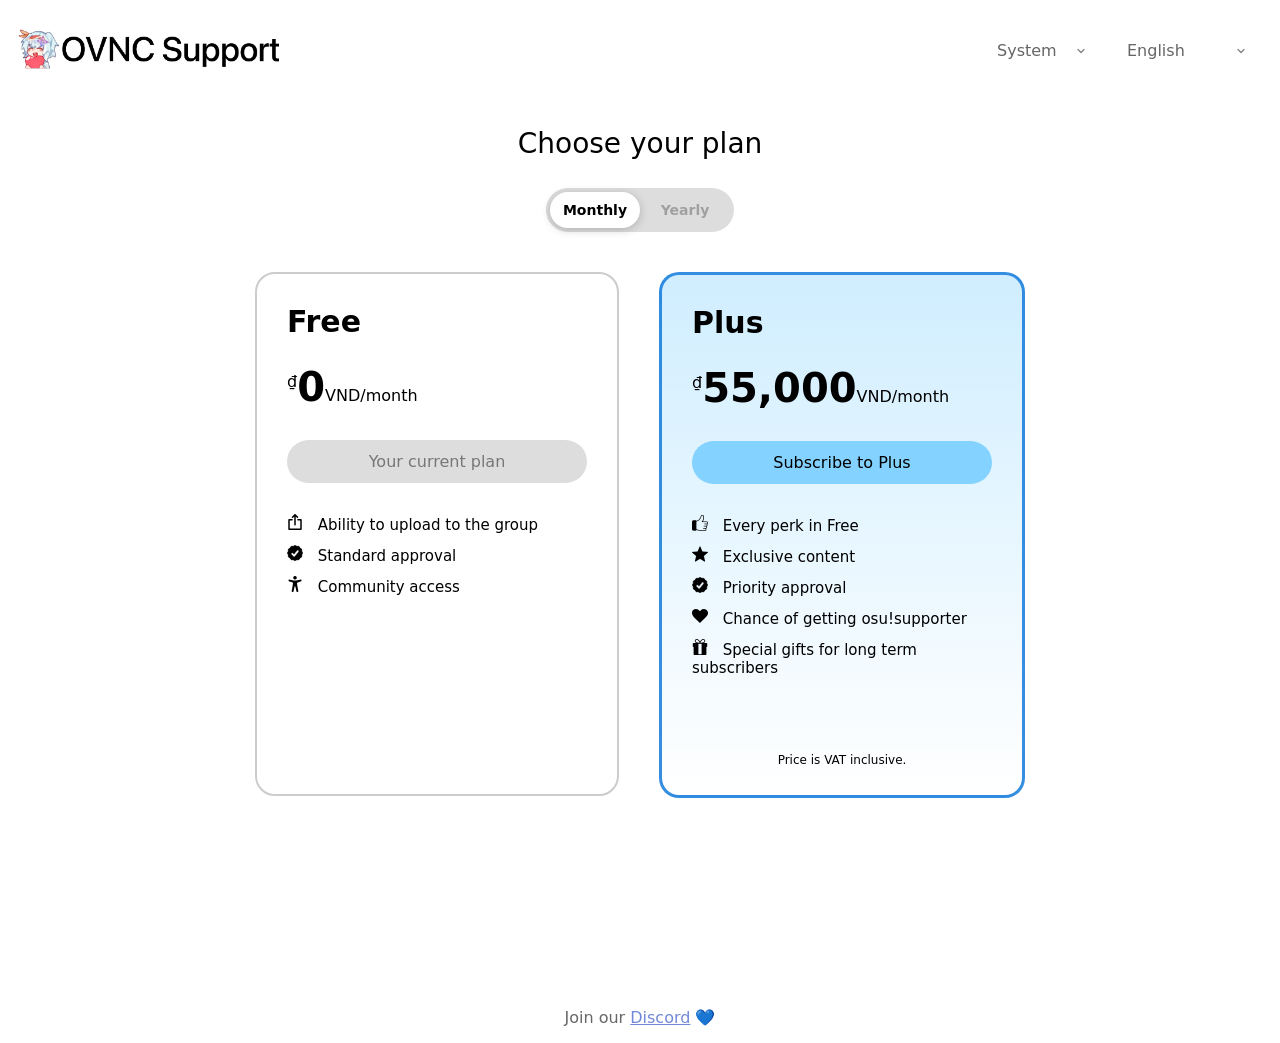
==== index.html @ 3ed85fc9 "bruh 2" ====
<!DOCTYPE html>
<html lang="en">
<head>
    <meta charset="UTF-8">
    <title>Redirecting...</title>
    <script>
        (function () {
            const lang = navigator.language || navigator.userLanguage;

            if (lang.startsWith("vi")) {
                window.location.href = "index-vi.html";
            } else if (lang.startsWith("en")) {
                window.location.href = "index-en.html";
            } else {
                window.location.href = "index-en.html";
            }
        })();
    </script>
</head>
</html>
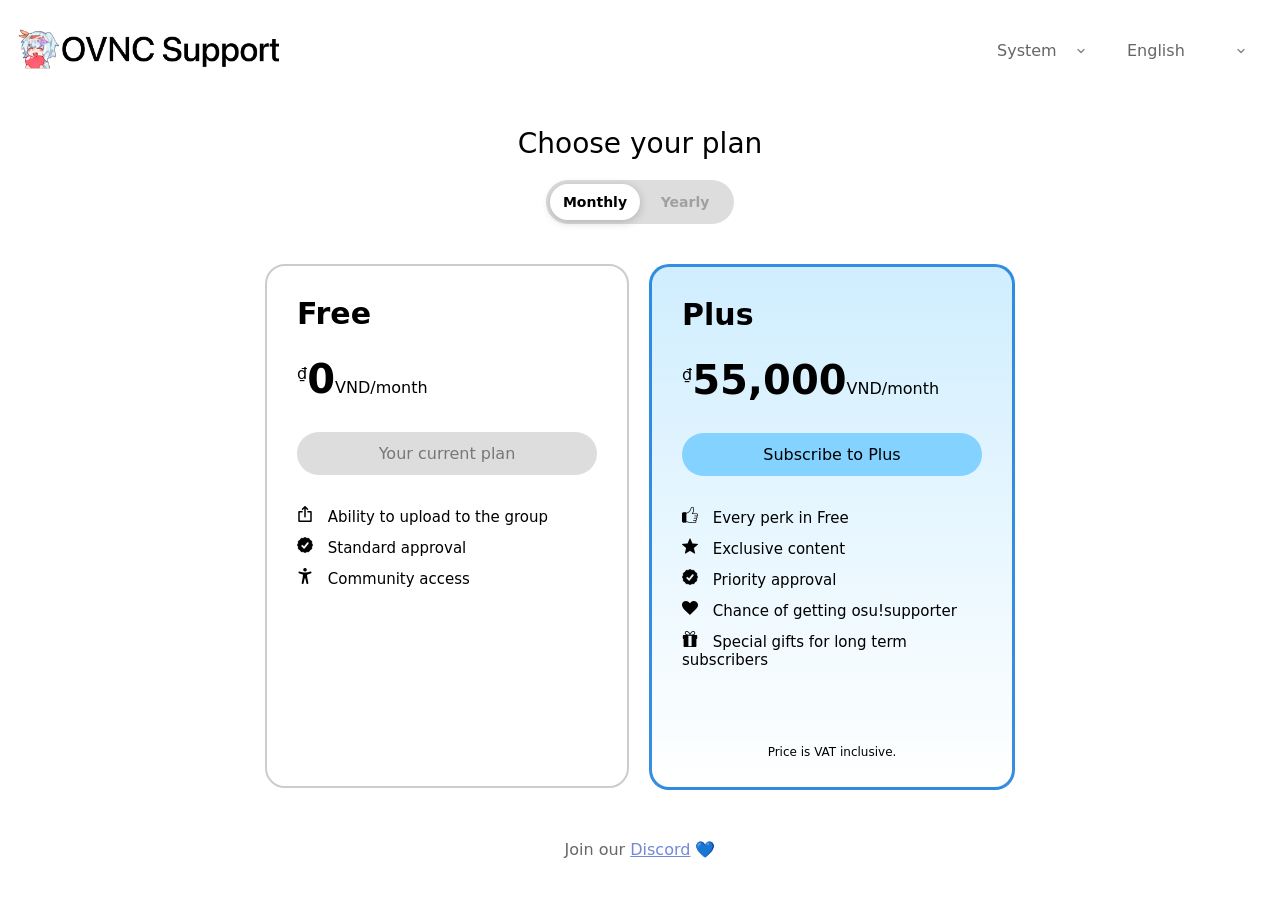
==== commit 35ca93c2: "Fix mobile UI and  shorten URLs" ====
--- a/index.html
+++ b/index.html
@@ -8,11 +8,11 @@
             const lang = navigator.language || navigator.userLanguage;
 
             if (lang.startsWith("vi")) {
-                window.location.href = "index-vi.html";
+                window.location.href = "/vi/";
             } else if (lang.startsWith("en")) {
-                window.location.href = "index-en.html";
+                window.location.href = "/en/";
             } else {
-                window.location.href = "index-en.html";
+                window.location.href = "/en/";
             }
         })();
     </script>
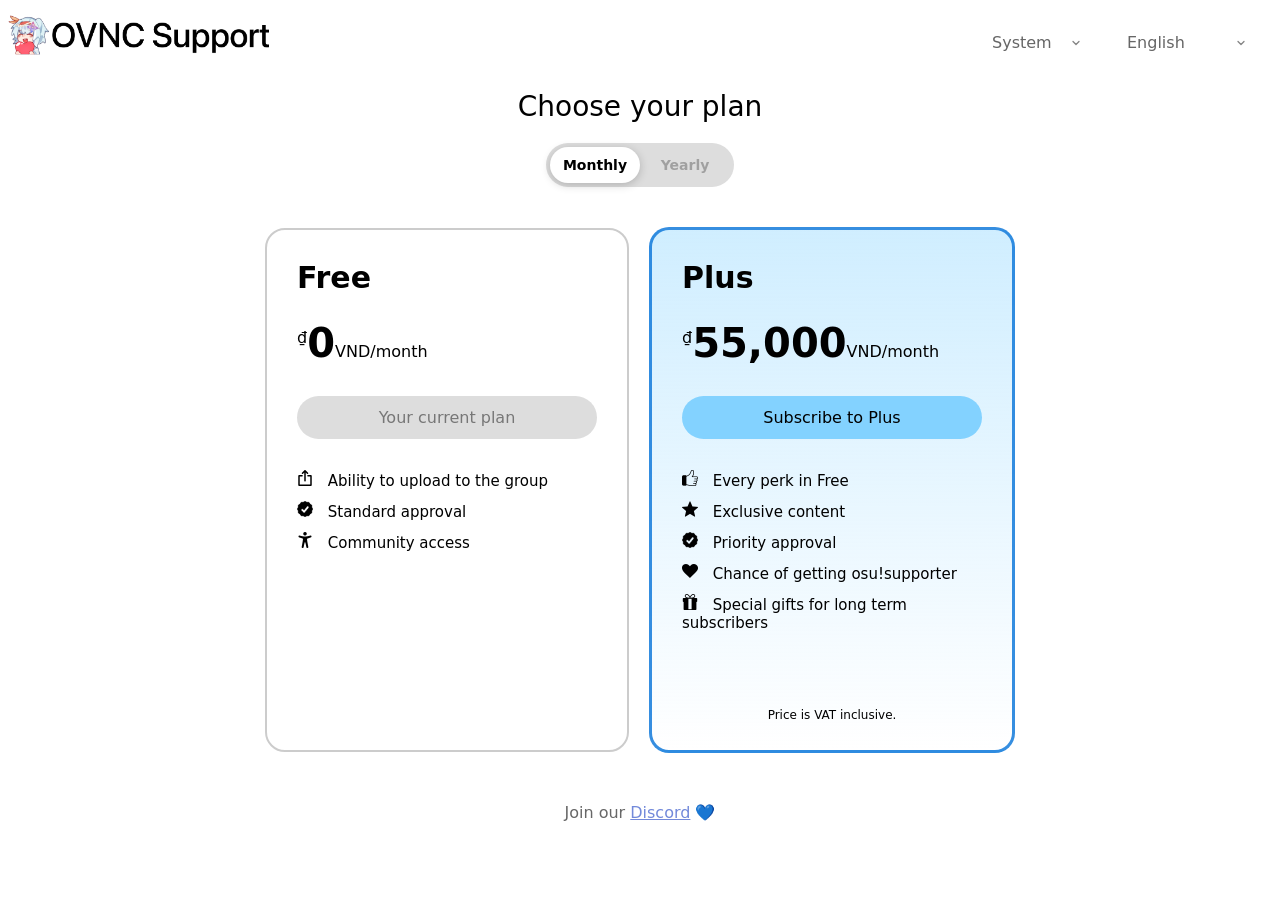
==== commit 8c560553: "Fix mobile layout" ====
--- a/index.html
+++ b/index.html
@@ -2,7 +2,7 @@
 <html lang="en">
 <head>
     <meta charset="UTF-8">
-    <title>Redirecting...</title>
+    <title> </title>
     <script>
         (function () {
             const lang = navigator.language || navigator.userLanguage;
